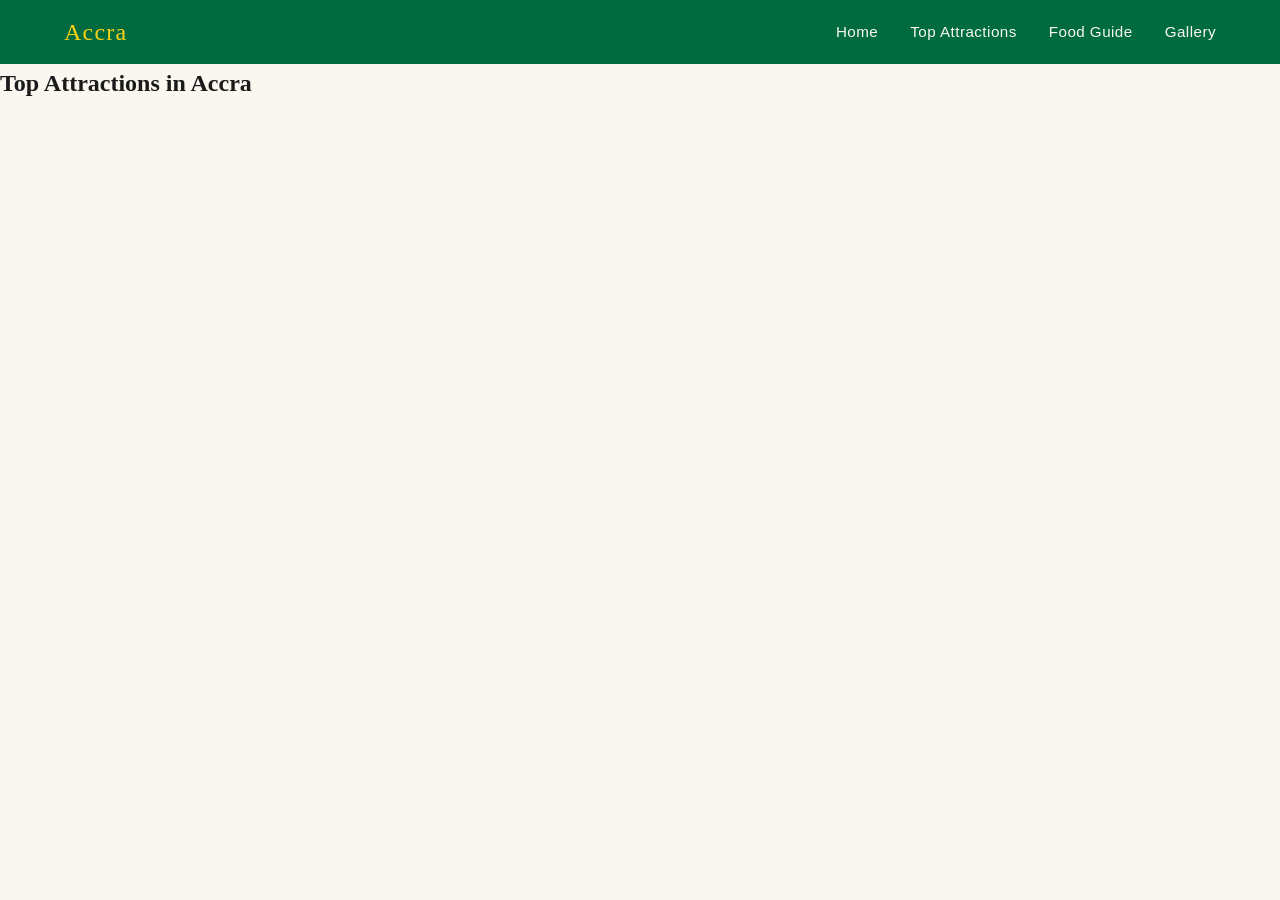
==== attractions.html @ f7f9f2da "Complete Milestone 0: project setup, planning, and spec - Add folder structure: css/, images/, wiref" ====
<!DOCTYPE html>
<html lang="en">
<head>
  <meta charset="UTF-8" />
  <meta name="viewport" content="width=device-width, initial-scale=1.0" />
  <title>Top Attractions — Accra, Ghana</title>
  <link rel="stylesheet" href="css/styles.css" />
</head>
<body>

  <header>
    <nav>
      <a href="index.html" class="nav-logo">Accra</a>
      <ul>
        <li><a href="index.html">Home</a></li>
        <li><a href="attractions.html">Top Attractions</a></li>
        <li><a href="food-guide.html">Food Guide</a></li>
        <li><a href="gallery.html">Gallery</a></li>
      </ul>
    </nav>
  </header>

  <main>
    <!-- Page Header -->
    <section class="page-header">
      <h1>Top Attractions in Accra</h1>
      <p><!-- Intro sentence about the attractions page --></p>
    </section>

    <!-- Attraction Cards -->
    <section class="attractions-grid">

      <article class="attraction-card">
        <!-- Attraction 1: Kwame Nkrumah Memorial Park -->
      </article>

      <article class="attraction-card">
        <!-- Attraction 2: Jamestown -->
      </article>

      <article class="attraction-card">
        <!-- Attraction 3: Labadi Beach -->
      </article>

      <!-- Add more cards as needed -->

    </section>
  </main>

  <footer>
    <!-- Footer content -->
  </footer>

</body>
</html>
---- css/styles.css ----
/* ===========================
   Globetrotter — Accra, Ghana
   Stylesheet
   =========================== */

/* --- Reset & Base --- */
*, *::before, *::after {
  box-sizing: border-box;
  margin: 0;
  padding: 0;
}

/* --- CSS Variables --- */
:root {
  --color-green:      #006B3F;
  --color-gold:       #FCD116;
  --color-red:        #CE1126;
  --color-terracotta: #C2713A;
  --color-ocean:      #1A6B8A;
  --color-offwhite:   #FAF7F0;
  --color-dark:       #1A1A1A;

  --font-heading: 'Playfair Display', serif;
  --font-body:    'Lato', sans-serif;

  --max-width: 1200px;
  --nav-height: 64px;
}

/* --- Typography --- */
body {
  font-family: var(--font-body);
  color: var(--color-dark);
  background-color: var(--color-offwhite);
  line-height: 1.6;
}

h1, h2, h3 {
  font-family: var(--font-heading);
}

/* --- Navigation --- */
header {
  background-color: var(--color-green);
  height: var(--nav-height);
  position: sticky;
  top: 0;
  z-index: 100;
}

nav {
  max-width: var(--max-width);
  margin: 0 auto;
  height: 100%;
  display: flex;
  align-items: center;
  justify-content: space-between;
  padding: 0 1.5rem;
}

.nav-logo {
  font-family: var(--font-heading);
  font-size: 1.5rem;
  color: var(--color-gold);
  text-decoration: none;
  letter-spacing: 0.05em;
}

nav ul {
  display: flex;
  gap: 2rem;
  list-style: none;
}

nav ul a {
  color: var(--color-offwhite);
  text-decoration: none;
  font-size: 0.95rem;
  letter-spacing: 0.03em;
  transition: color 0.2s;
}

nav ul a:hover {
  color: var(--color-gold);
}

/* --- Layout Utility --- */
.container {
  max-width: var(--max-width);
  margin: 0 auto;
  padding: 0 1.5rem;
}

/* --- Sections (to be filled in Milestone 2+) --- */

/* Hero */
.hero {
  /* Styles added in Milestone 2 */
}

/* Intro */
.intro {
  /* Styles added in Milestone 2 */
}

/* Highlights Strip */
.highlights {
  /* Styles added in Milestone 2 */
}

/* Page Header */
.page-header {
  /* Styles added in Milestone 2 */
}

/* Attraction Cards */
.attractions-grid {
  /* Flexbox applied in Milestone 3 */
}

.attraction-card {
  /* Styles added in Milestone 2 */
}

/* Food Entries */
.food-entries {
  /* Flexbox applied in Milestone 3 */
}

.food-entry {
  /* Styles added in Milestone 2 */
}

/* Gallery */
.gallery-grid {
  /* Flexbox applied in Milestone 3 */
}

.gallery-grid figure {
  /* Styles added in Milestone 2 */
}

/* Footer */
footer {
  /* Styles added in Milestone 2 */
}

/* --- Media Queries (Milestone 4) --- */

/* Tablet */
@media (max-width: 1023px) {
  /* Tablet overrides added in Milestone 4 */
}

/* Mobile */
@media (max-width: 767px) {
  nav {
    flex-direction: column;
    height: auto;
    padding: 1rem;
    gap: 0.75rem;
  }

  nav ul {
    flex-direction: column;
    align-items: center;
    gap: 0.75rem;
  }
}
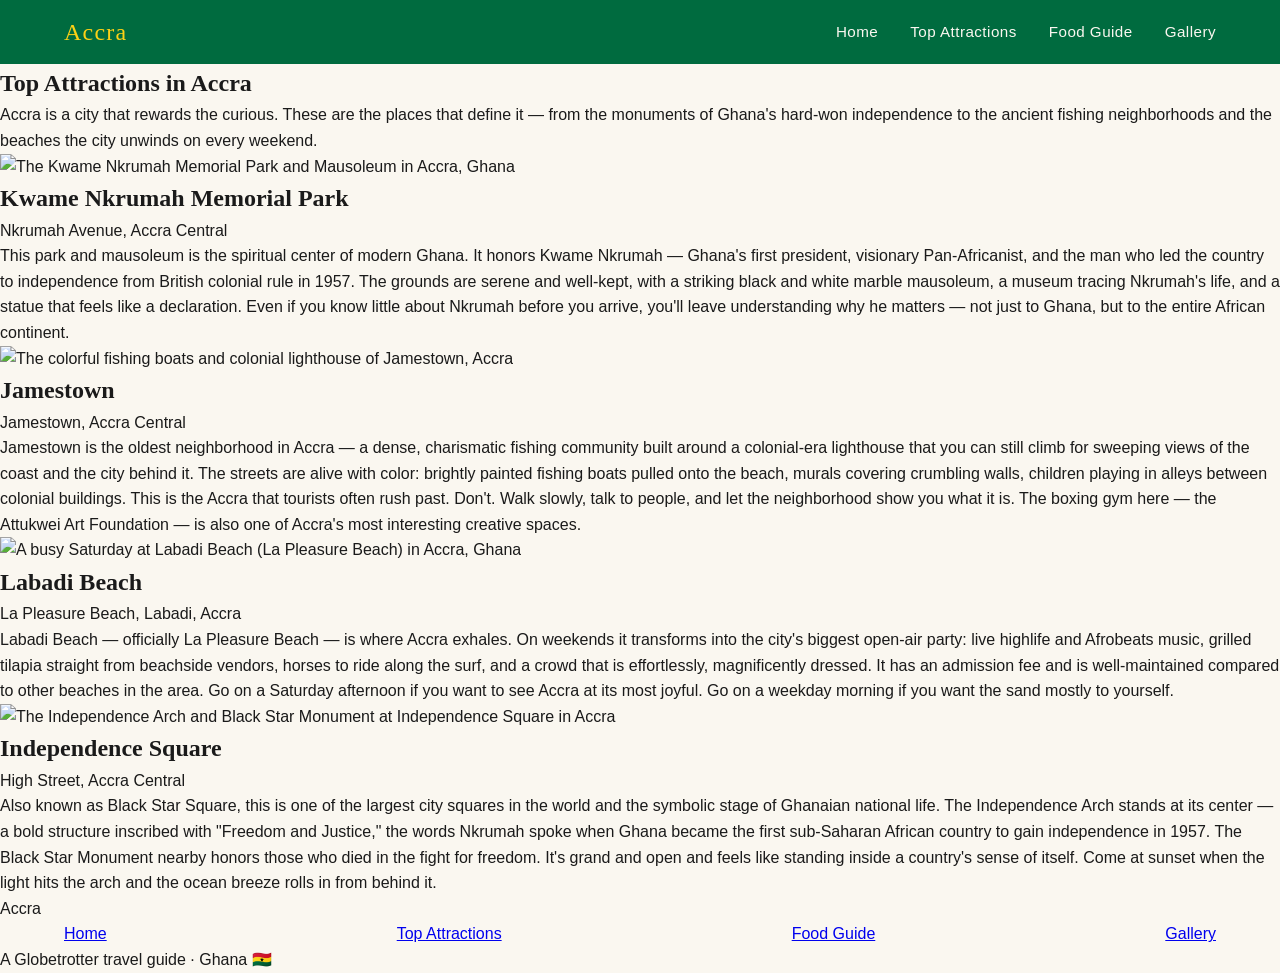
==== commit 07cdf978: "Complete Milestone 1: full HTML structure for all four pages - index.html: hero section, two-column " ====
--- a/attractions.html
+++ b/attractions.html
@@ -13,7 +13,7 @@
       <a href="index.html" class="nav-logo">Accra</a>
       <ul>
         <li><a href="index.html">Home</a></li>
-        <li><a href="attractions.html">Top Attractions</a></li>
+        <li><a href="attractions.html" aria-current="page">Top Attractions</a></li>
         <li><a href="food-guide.html">Food Guide</a></li>
         <li><a href="gallery.html">Gallery</a></li>
       </ul>
@@ -21,34 +21,129 @@
   </header>
 
   <main>
+
     <!-- Page Header -->
     <section class="page-header">
       <h1>Top Attractions in Accra</h1>
-      <p><!-- Intro sentence about the attractions page --></p>
+      <p>
+        Accra is a city that rewards the curious. These are the places that define
+        it — from the monuments of Ghana's hard-won independence to the ancient
+        fishing neighborhoods and the beaches the city unwinds on every weekend.
+      </p>
     </section>
+
+    <div class="kente-divider" aria-hidden="true"></div>
 
     <!-- Attraction Cards -->
     <section class="attractions-grid">
 
       <article class="attraction-card">
-        <!-- Attraction 1: Kwame Nkrumah Memorial Park -->
+        <!-- Replace with a photo of Kwame Nkrumah Memorial Park / Mausoleum -->
+        <img
+          src="https://placehold.co/600x400/006B3F/FCD116?text=Kwame+Nkrumah+Memorial+Park"
+          alt="The Kwame Nkrumah Memorial Park and Mausoleum in Accra, Ghana"
+        />
+        <div class="attraction-card-body">
+          <h2>Kwame Nkrumah Memorial Park</h2>
+          <p class="attraction-location">Nkrumah Avenue, Accra Central</p>
+          <p>
+            This park and mausoleum is the spiritual center of modern Ghana. It
+            honors Kwame Nkrumah — Ghana's first president, visionary
+            Pan-Africanist, and the man who led the country to independence from
+            British colonial rule in 1957. The grounds are serene and well-kept,
+            with a striking black and white marble mausoleum, a museum tracing
+            Nkrumah's life, and a statue that feels like a declaration. Even if
+            you know little about Nkrumah before you arrive, you'll leave
+            understanding why he matters — not just to Ghana, but to the entire
+            African continent.
+          </p>
+        </div>
       </article>
 
       <article class="attraction-card">
-        <!-- Attraction 2: Jamestown -->
+        <!-- Replace with a photo of Jamestown Lighthouse or the waterfront fishing boats -->
+        <img
+          src="https://placehold.co/600x400/1A6B8A/FAF7F0?text=Jamestown"
+          alt="The colorful fishing boats and colonial lighthouse of Jamestown, Accra"
+        />
+        <div class="attraction-card-body">
+          <h2>Jamestown</h2>
+          <p class="attraction-location">Jamestown, Accra Central</p>
+          <p>
+            Jamestown is the oldest neighborhood in Accra — a dense, charismatic
+            fishing community built around a colonial-era lighthouse that you can
+            still climb for sweeping views of the coast and the city behind it.
+            The streets are alive with color: brightly painted fishing boats pulled
+            onto the beach, murals covering crumbling walls, children playing in
+            alleys between colonial buildings. This is the Accra that tourists
+            often rush past. Don't. Walk slowly, talk to people, and let the
+            neighborhood show you what it is. The boxing gym here — the Attukwei
+            Art Foundation — is also one of Accra's most interesting creative
+            spaces.
+          </p>
+        </div>
       </article>
 
       <article class="attraction-card">
-        <!-- Attraction 3: Labadi Beach -->
+        <!-- Replace with a photo of Labadi Beach on a busy weekend -->
+        <img
+          src="https://placehold.co/600x400/CE1126/FAF7F0?text=Labadi+Beach"
+          alt="A busy Saturday at Labadi Beach (La Pleasure Beach) in Accra, Ghana"
+        />
+        <div class="attraction-card-body">
+          <h2>Labadi Beach</h2>
+          <p class="attraction-location">La Pleasure Beach, Labadi, Accra</p>
+          <p>
+            Labadi Beach — officially La Pleasure Beach — is where Accra exhales.
+            On weekends it transforms into the city's biggest open-air party:
+            live highlife and Afrobeats music, grilled tilapia straight from
+            beachside vendors, horses to ride along the surf, and a crowd that
+            is effortlessly, magnificently dressed. It has an admission fee and
+            is well-maintained compared to other beaches in the area. Go on a
+            Saturday afternoon if you want to see Accra at its most joyful. Go
+            on a weekday morning if you want the sand mostly to yourself.
+          </p>
+        </div>
       </article>
 
-      <!-- Add more cards as needed -->
+      <article class="attraction-card">
+        <!-- Replace with a photo of Independence Square / Black Star Gate -->
+        <img
+          src="https://placehold.co/600x400/C2713A/FAF7F0?text=Independence+Square"
+          alt="The Independence Arch and Black Star Monument at Independence Square in Accra"
+        />
+        <div class="attraction-card-body">
+          <h2>Independence Square</h2>
+          <p class="attraction-location">High Street, Accra Central</p>
+          <p>
+            Also known as Black Star Square, this is one of the largest city
+            squares in the world and the symbolic stage of Ghanaian national
+            life. The Independence Arch stands at its center — a bold structure
+            inscribed with "Freedom and Justice," the words Nkrumah spoke when
+            Ghana became the first sub-Saharan African country to gain
+            independence in 1957. The Black Star Monument nearby honors those who
+            died in the fight for freedom. It's grand and open and feels like
+            standing inside a country's sense of itself. Come at sunset when the
+            light hits the arch and the ocean breeze rolls in from behind it.
+          </p>
+        </div>
+      </article>
 
     </section>
+
   </main>
 
   <footer>
-    <!-- Footer content -->
+    <div class="footer-inner">
+      <p class="footer-logo">Accra</p>
+      <nav class="footer-nav" aria-label="Footer navigation">
+        <a href="index.html">Home</a>
+        <a href="attractions.html">Top Attractions</a>
+        <a href="food-guide.html">Food Guide</a>
+        <a href="gallery.html">Gallery</a>
+      </nav>
+      <p class="footer-credit">A Globetrotter travel guide · Ghana 🇬🇭</p>
+    </div>
   </footer>
 
 </body>
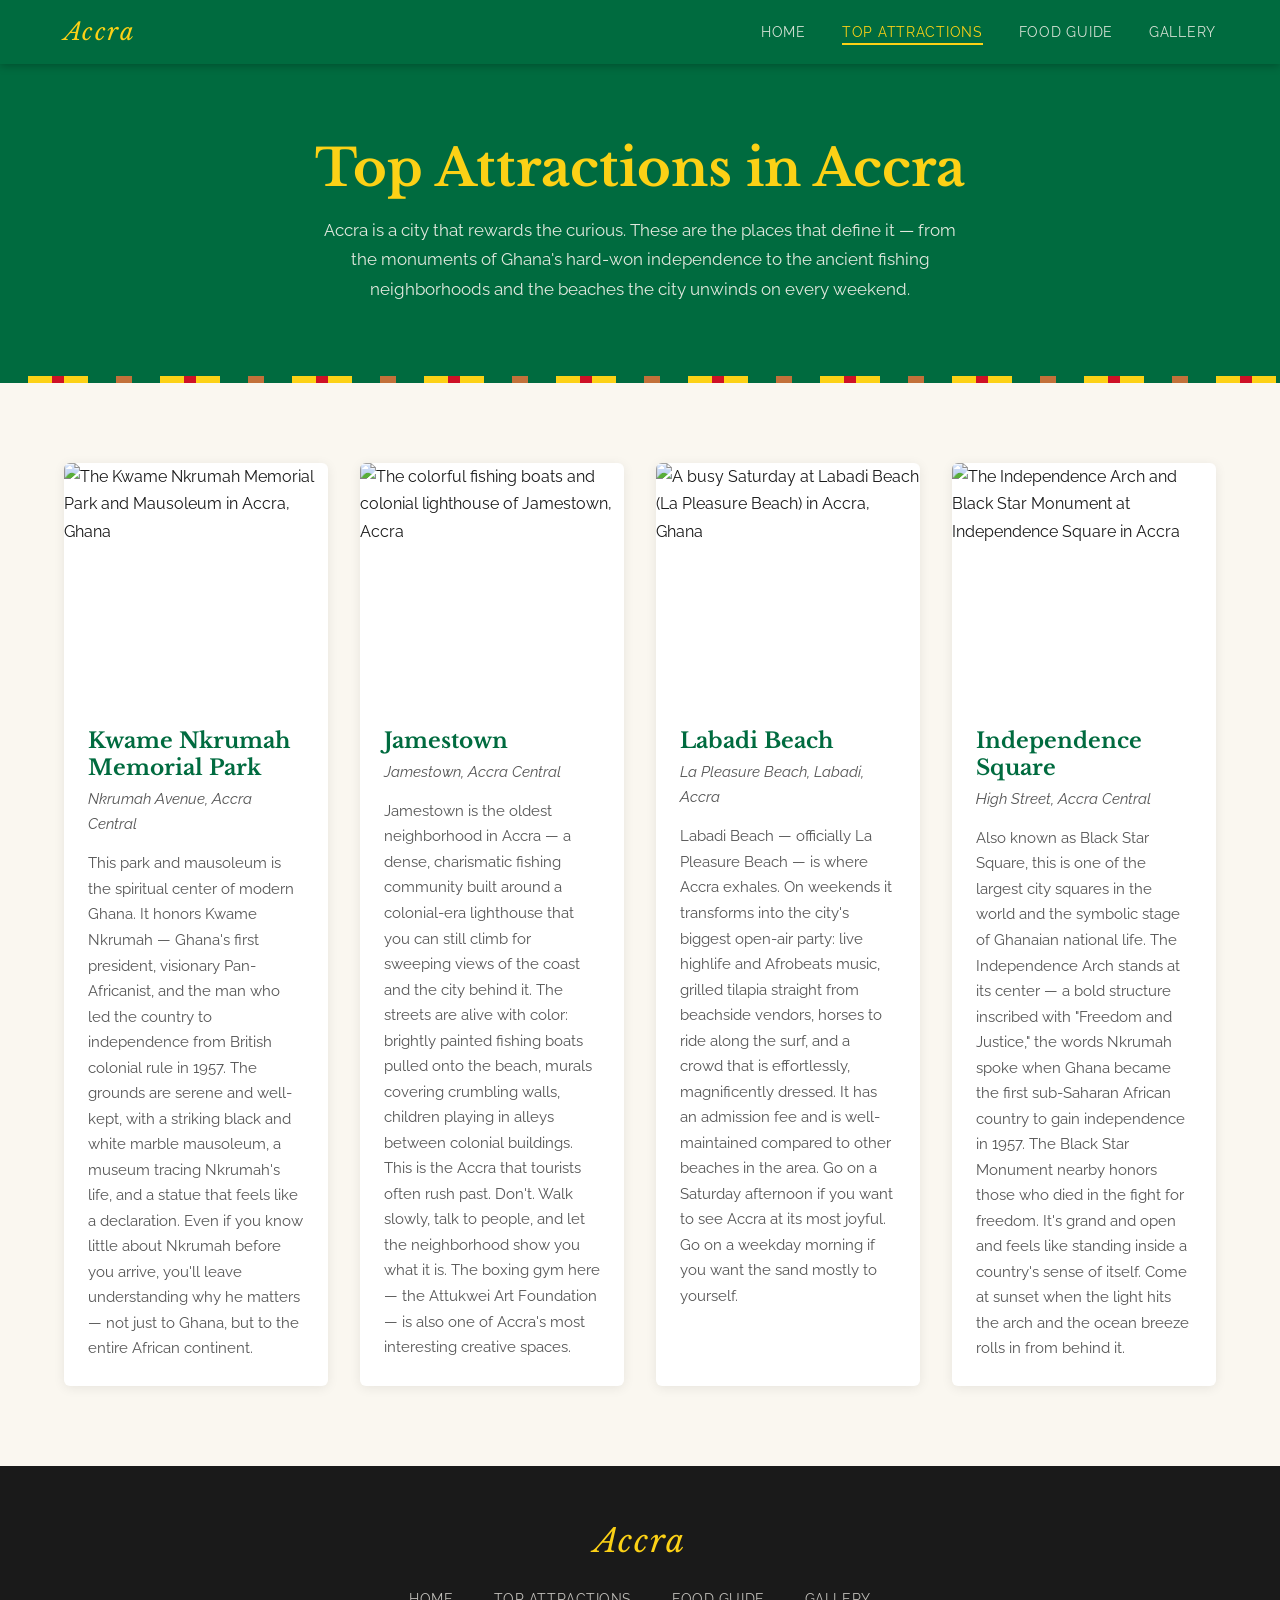
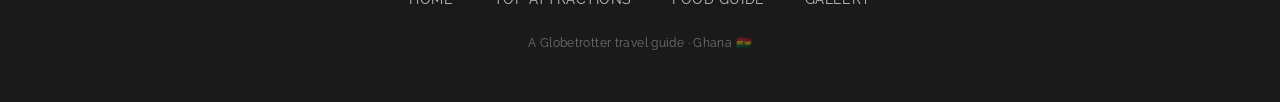
==== commit 996616f9: "Complete Milestones 2 & 3: CSS styling and Flexbox layout - Full CSS styling: Ghana color palette, K" ====
--- a/attractions.html
+++ b/attractions.html
@@ -4,6 +4,9 @@
   <meta charset="UTF-8" />
   <meta name="viewport" content="width=device-width, initial-scale=1.0" />
   <title>Top Attractions — Accra, Ghana</title>
+  <link rel="preconnect" href="https://fonts.googleapis.com" />
+  <link rel="preconnect" href="https://fonts.gstatic.com" crossorigin />
+  <link href="https://fonts.googleapis.com/css2?family=Libre+Baskerville:ital,wght@0,400;0,700;1,400&family=Raleway:wght@400;500;600;700&display=swap" rel="stylesheet" />
   <link rel="stylesheet" href="css/styles.css" />
 </head>
 <body>
--- a/css/styles.css
+++ b/css/styles.css
@@ -1,6 +1,6 @@
 /* ===========================
    Globetrotter — Accra, Ghana
-   Stylesheet
+   Milestones 2 & 3: Styling + Flexbox Layout
    =========================== */
 
 /* --- Reset & Base --- */
@@ -12,40 +12,69 @@
 
 /* --- CSS Variables --- */
 :root {
-  --color-green:      #006B3F;
-  --color-gold:       #FCD116;
-  --color-red:        #CE1126;
-  --color-terracotta: #C2713A;
-  --color-ocean:      #1A6B8A;
-  --color-offwhite:   #FAF7F0;
-  --color-dark:       #1A1A1A;
-
-  --font-heading: 'Playfair Display', serif;
-  --font-body:    'Lato', sans-serif;
-
-  --max-width: 1200px;
-  --nav-height: 64px;
-}
-
-/* --- Typography --- */
+  /* Color Palette — Ghana national colors + supporting accents */
+  --color-green:      #006B3F;  /* Ghana flag green */
+  --color-gold:       #FCD116;  /* Ghana flag gold */
+  --color-red:        #CE1126;  /* Ghana flag red */
+  --color-terracotta: #C2713A;  /* warm earthy accent */
+  --color-ocean:      #1A6B8A;  /* Atlantic coast blue */
+  --color-offwhite:   #FAF7F0;  /* warm page background */
+  --color-dark:       #1A1A1A;  /* near-black for text */
+  --color-card-bg:    #FFFFFF;
+  --color-text-muted: #555555;
+
+  /*
+   * FONT PLACEHOLDER — swap these two values after selecting your Google Font.
+   * Current: system fonts that closely match the feel of the final choice.
+   * To use Google Fonts: add a <link> in each HTML <head> and update these variables.
+   */
+  --font-heading: 'Libre Baskerville', Georgia, serif;
+  --font-body:    'Raleway', 'Segoe UI', sans-serif;
+
+  --max-width:   1200px;
+  --nav-height:  64px;
+  --section-gap: 5rem;
+  --card-radius: 6px;
+  --shadow-sm:   0 2px 12px rgba(0, 0, 0, 0.08);
+  --shadow-md:   0 8px 28px rgba(0, 0, 0, 0.13);
+}
+
+/* ===========================
+   BASE TYPOGRAPHY
+   =========================== */
+
 body {
   font-family: var(--font-body);
   color: var(--color-dark);
   background-color: var(--color-offwhite);
-  line-height: 1.6;
-}
-
-h1, h2, h3 {
+  line-height: 1.7;
+  font-size: 1rem;
+}
+
+h1, h2, h3, h4 {
   font-family: var(--font-heading);
-}
-
-/* --- Navigation --- */
+  line-height: 1.25;
+}
+
+p {
+  max-width: 70ch;
+}
+
+a {
+  color: var(--color-green);
+}
+
+/* ===========================
+   NAVIGATION
+   =========================== */
+
 header {
   background-color: var(--color-green);
   height: var(--nav-height);
   position: sticky;
   top: 0;
   z-index: 100;
+  box-shadow: 0 2px 8px rgba(0, 0, 0, 0.25);
 }
 
 nav {
@@ -63,101 +92,531 @@
   font-size: 1.5rem;
   color: var(--color-gold);
   text-decoration: none;
+  letter-spacing: 0.06em;
+  font-style: italic;
+}
+
+nav ul {
+  display: flex;
+  gap: 2.25rem;
+  list-style: none;
+}
+
+nav ul a {
+  color: rgba(250, 247, 240, 0.85);
+  text-decoration: none;
+  font-size: 0.9rem;
   letter-spacing: 0.05em;
-}
-
-nav ul {
-  display: flex;
+  text-transform: uppercase;
+  padding-bottom: 3px;
+  border-bottom: 2px solid transparent;
+  transition: color 0.2s, border-color 0.2s;
+}
+
+nav ul a:hover {
+  color: var(--color-gold);
+  border-bottom-color: var(--color-gold);
+}
+
+/* Active page indicator */
+nav ul a[aria-current="page"] {
+  color: var(--color-gold);
+  border-bottom-color: var(--color-gold);
+}
+
+/* ===========================
+   KENTE DIVIDER
+   (Kente-inspired stripe accent between sections)
+   =========================== */
+
+.kente-divider {
+  height: 7px;
+  background: repeating-linear-gradient(
+    90deg,
+    var(--color-green)      0px,
+    var(--color-green)      28px,
+    var(--color-gold)       28px,
+    var(--color-gold)       52px,
+    var(--color-red)        52px,
+    var(--color-red)        64px,
+    var(--color-gold)       64px,
+    var(--color-gold)       88px,
+    var(--color-green)      88px,
+    var(--color-green)      116px,
+    var(--color-terracotta) 116px,
+    var(--color-terracotta) 132px
+  );
+}
+
+/* ===========================
+   SHARED BUTTON
+   =========================== */
+
+.btn {
+  display: inline-block;
+  background-color: var(--color-green);
+  color: var(--color-gold);
+  padding: 0.65rem 1.5rem;
+  border-radius: 3px;
+  text-decoration: none;
+  font-size: 0.88rem;
+  font-weight: 700;
+  letter-spacing: 0.06em;
+  text-transform: uppercase;
+  transition: background-color 0.2s, transform 0.15s;
+}
+
+.btn:hover {
+  background-color: #004d2c;
+  transform: translateY(-1px);
+  color: var(--color-gold);
+}
+
+/* ===========================
+   HOME PAGE — HERO
+   =========================== */
+
+.hero {
+  position: relative;
+  height: 580px;
+  overflow: hidden;
+}
+
+.hero-img {
+  width: 100%;
+  height: 100%;
+  object-fit: cover;
+  object-position: center;
+  display: block;
+}
+
+.hero-overlay {
+  position: absolute;
+  inset: 0;
+  display: flex;
+  flex-direction: column;
+  align-items: center;
+  justify-content: center;
+  text-align: center;
+  padding: 2rem;
+  background: linear-gradient(
+    to bottom,
+    rgba(0, 0, 0, 0.25) 0%,
+    rgba(0, 0, 0, 0.60) 100%
+  );
+}
+
+.hero-overlay h1 {
+  font-size: clamp(2.6rem, 6vw, 5rem);
+  color: var(--color-gold);
+  margin-bottom: 1rem;
+  text-shadow: 0 2px 12px rgba(0, 0, 0, 0.5);
+}
+
+.hero-overlay p {
+  font-size: clamp(1rem, 2.2vw, 1.35rem);
+  color: var(--color-offwhite);
+  max-width: 600px;
+  letter-spacing: 0.04em;
+  text-shadow: 0 1px 6px rgba(0, 0, 0, 0.5);
+}
+
+/* ===========================
+   HOME PAGE — INTRO
+   =========================== */
+
+.intro {
+  max-width: var(--max-width);
+  margin: var(--section-gap) auto;
+  padding: 0 1.5rem;
+  display: flex;
+  gap: 3.5rem;
+  align-items: center;
+}
+
+.intro-text {
+  flex: 1;
+}
+
+.intro-text h2 {
+  font-size: clamp(1.8rem, 3vw, 2.4rem);
+  color: var(--color-green);
+  margin-bottom: 1.2rem;
+}
+
+.intro-text p {
+  font-size: 1.05rem;
+  color: #3a3a3a;
+  margin-bottom: 1rem;
+}
+
+.intro-image {
+  flex: 0 0 360px;
+}
+
+.intro-image img {
+  width: 100%;
+  display: block;
+  border-radius: var(--card-radius);
+  box-shadow: var(--shadow-md);
+}
+
+/* ===========================
+   HOME PAGE — HIGHLIGHTS STRIP
+   =========================== */
+
+.highlights {
+  max-width: var(--max-width);
+  margin: var(--section-gap) auto;
+  padding: 0 1.5rem;
+}
+
+.section-title {
+  font-size: clamp(1.6rem, 3vw, 2.2rem);
+  color: var(--color-dark);
+  text-align: center;
+  margin-bottom: 2.5rem;
+}
+
+.highlights-grid {
+  display: flex;
+  flex-wrap: wrap;      /* wraps at intermediate widths before media queries fire */
   gap: 2rem;
-  list-style: none;
-}
-
-nav ul a {
+}
+
+.highlight-card {
+  flex: 1 1 260px;      /* shrink/grow but never narrower than 260px */
+  display: flex;
+  flex-direction: column; /* makes card body fill remaining height */
+  background: var(--color-card-bg);
+  border-radius: var(--card-radius);
+  overflow: hidden;
+  box-shadow: var(--shadow-sm);
+  transition: transform 0.22s ease, box-shadow 0.22s ease;
+}
+
+.highlight-card:hover {
+  transform: translateY(-5px);
+  box-shadow: var(--shadow-md);
+}
+
+.highlight-card img {
+  width: 100%;
+  height: 220px;
+  object-fit: cover;
+  display: block;
+  flex-shrink: 0; /* image never gets squished by flex */
+}
+
+.highlight-card-body {
+  padding: 1.5rem;
+  flex: 1;            /* stretches to fill remaining card height */
+  display: flex;
+  flex-direction: column;
+}
+
+.highlight-card-body h3 {
+  font-size: 1.3rem;
+  color: var(--color-green);
+  margin-bottom: 0.6rem;
+}
+
+.highlight-card-body p {
+  font-size: 0.95rem;
+  color: var(--color-text-muted);
+  margin-bottom: 1.4rem;
+  max-width: none;
+  flex: 1; /* pushes button to bottom */
+}
+
+/* ===========================
+   SUBPAGE — PAGE HEADER BANNER
+   =========================== */
+
+.page-header {
+  background-color: var(--color-green);
   color: var(--color-offwhite);
-  text-decoration: none;
+  text-align: center;
+  padding: 4.5rem 1.5rem;
+}
+
+.page-header h1 {
+  font-size: clamp(2rem, 5vw, 3.2rem);
+  color: var(--color-gold);
+  margin-bottom: 1rem;
+}
+
+.page-header p {
+  max-width: 660px;
+  margin: 0 auto;
+  font-size: 1.05rem;
+  line-height: 1.75;
+  opacity: 0.9;
+}
+
+/* ===========================
+   TOP ATTRACTIONS
+   =========================== */
+
+.attractions-grid {
+  max-width: var(--max-width);
+  margin: var(--section-gap) auto;
+  padding: 0 1.5rem;
+  display: flex;
+  flex-wrap: wrap;
+  gap: 2rem;
+}
+
+.attraction-card {
+  flex: 1 1 260px;
+  display: flex;
+  flex-direction: column; /* allows body to stretch to equal height */
+  background: var(--color-card-bg);
+  border-radius: var(--card-radius);
+  overflow: hidden;
+  box-shadow: var(--shadow-sm);
+  transition: transform 0.22s ease, box-shadow 0.22s ease;
+}
+
+.attraction-card:hover {
+  transform: translateY(-4px);
+  box-shadow: var(--shadow-md);
+}
+
+.attraction-card img {
+  width: 100%;
+  height: 240px;
+  object-fit: cover;
+  display: block;
+  flex-shrink: 0;
+}
+
+.attraction-card-body {
+  padding: 1.5rem;
+  flex: 1; /* all cards grow to match the tallest card in the row */
+}
+
+.attraction-card-body h2 {
+  font-size: 1.35rem;
+  color: var(--color-green);
+  margin-bottom: 0.35rem;
+}
+
+.attraction-location {
+  font-size: 0.85rem;
+  color: var(--color-terracotta);
+  font-style: italic;
+  margin-bottom: 0.85rem;
+}
+
+.attraction-card-body p {
   font-size: 0.95rem;
-  letter-spacing: 0.03em;
-  transition: color 0.2s;
-}
-
-nav ul a:hover {
-  color: var(--color-gold);
-}
-
-/* --- Layout Utility --- */
-.container {
+  color: var(--color-text-muted);
+  line-height: 1.68;
+  max-width: none;
+}
+
+/* ===========================
+   FOOD GUIDE
+   =========================== */
+
+.food-entries {
+  max-width: var(--max-width);
+  margin: var(--section-gap) auto;
+  padding: 0 1.5rem;
+  display: flex;
+  flex-direction: column;
+  gap: 2.5rem;
+}
+
+.food-entry {
+  display: flex;
+  background: var(--color-card-bg);
+  border-radius: var(--card-radius);
+  overflow: hidden;
+  box-shadow: var(--shadow-sm);
+  transition: box-shadow 0.22s ease;
+}
+
+.food-entry:hover {
+  box-shadow: var(--shadow-md);
+}
+
+.food-entry-img {
+  flex: 0 0 300px;
+  width: 300px;
+  align-self: stretch;   /* image fills full card height instead of a fixed pixel value */
+  object-fit: cover;
+  display: block;
+}
+
+.food-entry-body {
+  flex: 1;
+  padding: 2rem;
+  display: flex;
+  flex-direction: column;
+}
+
+.food-entry-header {
+  display: flex;
+  align-items: center;
+  flex-wrap: wrap;
+  gap: 1rem;
+  margin-bottom: 0.5rem;
+}
+
+.food-entry-header h2 {
+  font-size: 1.5rem;
+  color: var(--color-green);
+}
+
+.traveler-badge {
+  background-color: var(--color-gold);
+  color: var(--color-dark);
+  font-size: 0.75rem;
+  font-weight: 700;
+  padding: 0.25rem 0.8rem;
+  border-radius: 20px;
+  letter-spacing: 0.05em;
+  text-transform: uppercase;
+  white-space: nowrap;
+}
+
+.food-entry-body address {
+  font-style: italic;
+  color: var(--color-terracotta);
+  font-size: 0.9rem;
+  margin-bottom: 1rem;
+  font-family: var(--font-body);
+}
+
+.food-entry-body p {
+  font-size: 0.96rem;
+  color: var(--color-text-muted);
+  line-height: 1.7;
+  margin-bottom: 1.5rem;
+  max-width: none;
+  flex: 1; /* pushes the "Visit" button to the bottom of the entry */
+}
+
+/* ===========================
+   PHOTO GALLERY
+   =========================== */
+
+.gallery-grid {
+  max-width: var(--max-width);
+  margin: var(--section-gap) auto;
+  padding: 0 1.5rem;
+  display: flex;
+  flex-wrap: wrap;
+  gap: 1.5rem;
+}
+
+.gallery-grid figure {
+  flex: 1 1 300px;
+  display: flex;
+  flex-direction: column; /* caption always sits flush below the image */
+  background: var(--color-card-bg);
+  border-radius: var(--card-radius);
+  overflow: hidden;
+  box-shadow: var(--shadow-sm);
+  transition: transform 0.22s ease, box-shadow 0.22s ease;
+}
+
+.gallery-grid figure:hover {
+  transform: translateY(-4px);
+  box-shadow: var(--shadow-md);
+}
+
+.gallery-grid figure img {
+  width: 100%;
+  height: 260px;
+  object-fit: cover;
+  display: block;
+  flex-shrink: 0;
+}
+
+.gallery-grid figcaption {
+  padding: 0.9rem 1rem 1rem;
+  font-size: 0.875rem;
+  color: var(--color-text-muted);
+  line-height: 1.55;
+  border-top: 4px solid var(--color-gold);
+}
+
+/* ===========================
+   FOOTER
+   =========================== */
+
+footer {
+  background-color: var(--color-dark);
+  color: var(--color-offwhite);
+  padding: 3rem 1.5rem;
+  margin-top: var(--section-gap);
+}
+
+.footer-inner {
   max-width: var(--max-width);
   margin: 0 auto;
-  padding: 0 1.5rem;
-}
-
-/* --- Sections (to be filled in Milestone 2+) --- */
-
-/* Hero */
-.hero {
-  /* Styles added in Milestone 2 */
-}
-
-/* Intro */
-.intro {
-  /* Styles added in Milestone 2 */
-}
-
-/* Highlights Strip */
-.highlights {
-  /* Styles added in Milestone 2 */
-}
-
-/* Page Header */
-.page-header {
-  /* Styles added in Milestone 2 */
-}
-
-/* Attraction Cards */
-.attractions-grid {
-  /* Flexbox applied in Milestone 3 */
-}
-
-.attraction-card {
-  /* Styles added in Milestone 2 */
-}
-
-/* Food Entries */
-.food-entries {
-  /* Flexbox applied in Milestone 3 */
-}
-
-.food-entry {
-  /* Styles added in Milestone 2 */
-}
-
-/* Gallery */
-.gallery-grid {
-  /* Flexbox applied in Milestone 3 */
-}
-
-.gallery-grid figure {
-  /* Styles added in Milestone 2 */
-}
-
-/* Footer */
-footer {
-  /* Styles added in Milestone 2 */
-}
-
-/* --- Media Queries (Milestone 4) --- */
-
-/* Tablet */
+  display: flex;
+  flex-direction: column;
+  align-items: center;
+  gap: 1.25rem;
+  text-align: center;
+}
+
+.footer-logo {
+  font-family: var(--font-heading);
+  font-size: 2rem;
+  color: var(--color-gold);
+  letter-spacing: 0.06em;
+  font-style: italic;
+}
+
+.footer-nav {
+  display: flex;
+  gap: 2.5rem;
+  flex-wrap: wrap;
+  justify-content: center;
+}
+
+.footer-nav a {
+  color: rgba(250, 247, 240, 0.75);
+  text-decoration: none;
+  font-size: 0.88rem;
+  letter-spacing: 0.04em;
+  text-transform: uppercase;
+  transition: color 0.2s;
+}
+
+.footer-nav a:hover {
+  color: var(--color-gold);
+}
+
+.footer-credit {
+  font-size: 0.78rem;
+  color: rgba(250, 247, 240, 0.4);
+  letter-spacing: 0.03em;
+}
+
+/* ===========================
+   MEDIA QUERIES (Milestone 4)
+   =========================== */
+
+/* Tablet — 768px to 1023px */
 @media (max-width: 1023px) {
   /* Tablet overrides added in Milestone 4 */
 }
 
-/* Mobile */
+/* Mobile — up to 767px */
 @media (max-width: 767px) {
+  header {
+    height: auto;
+  }
+
   nav {
     flex-direction: column;
-    height: auto;
-    padding: 1rem;
+    padding: 1rem 1.5rem;
     gap: 0.75rem;
   }
 
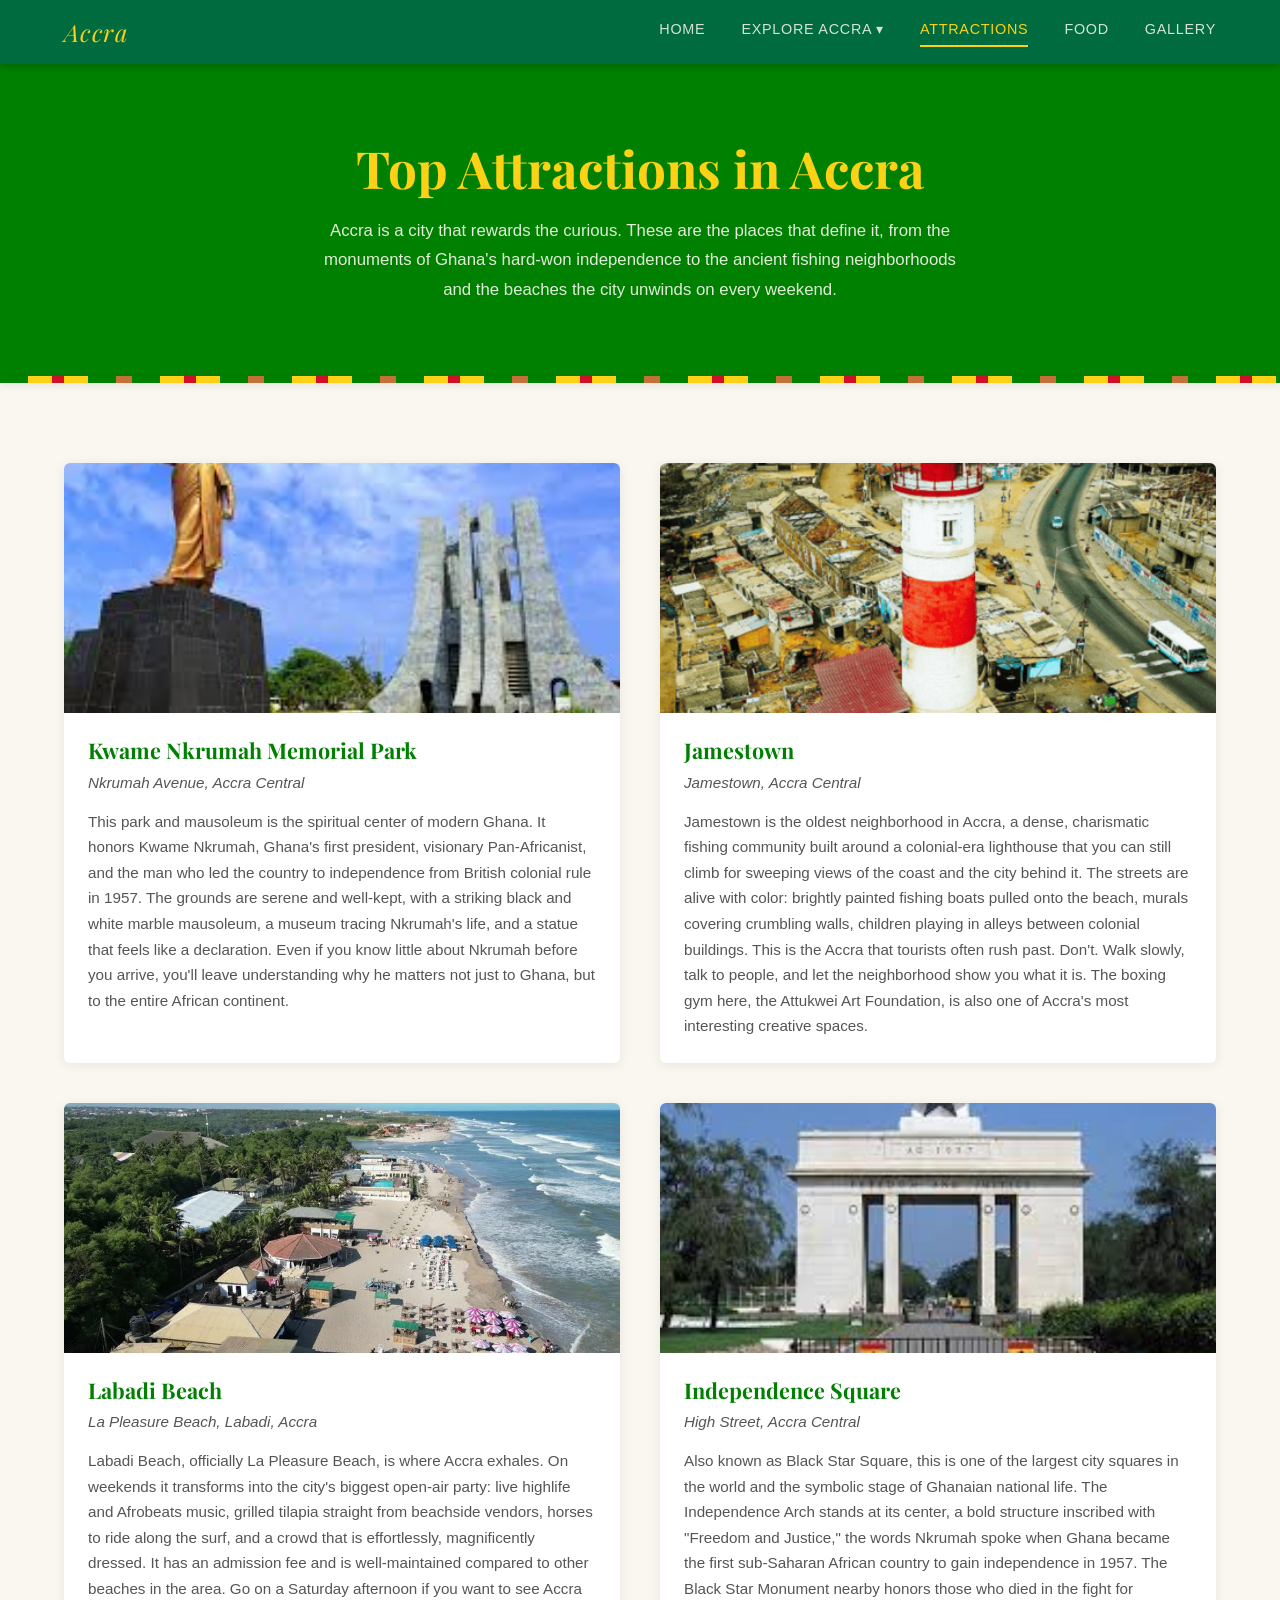
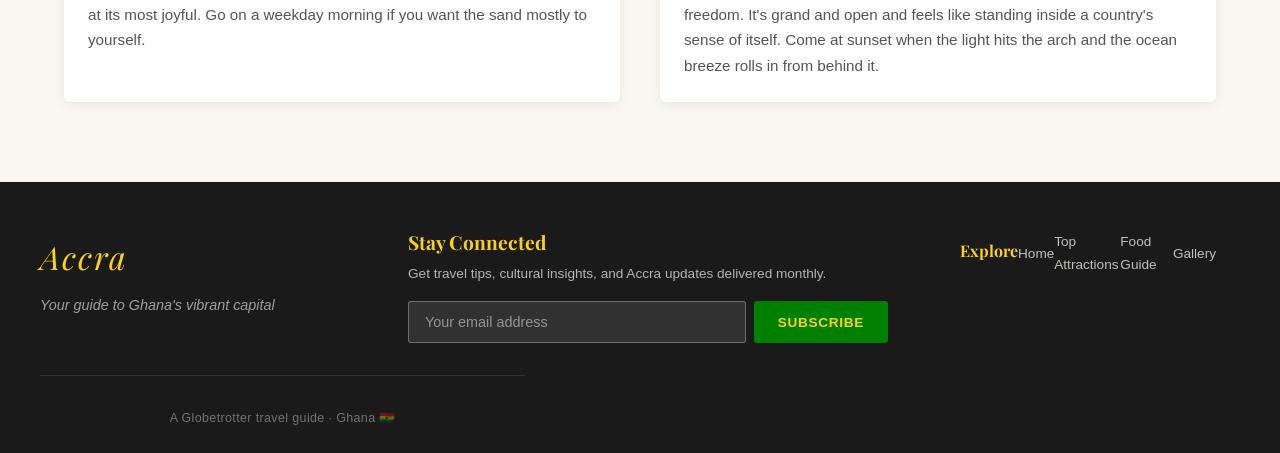
==== commit 686ae228: "Add stretch features and major improvements Features added: - Interactive dropdown navigation with n" ====
--- a/attractions.html
+++ b/attractions.html
@@ -3,10 +3,10 @@
 <head>
   <meta charset="UTF-8" />
   <meta name="viewport" content="width=device-width, initial-scale=1.0" />
-  <title>Top Attractions — Accra, Ghana</title>
+  <title>Top Attractions - Accra, Ghana</title>
   <link rel="preconnect" href="https://fonts.googleapis.com" />
   <link rel="preconnect" href="https://fonts.gstatic.com" crossorigin />
-  <link href="https://fonts.googleapis.com/css2?family=Libre+Baskerville:ital,wght@0,400;0,700;1,400&family=Raleway:wght@400;500;600;700&display=swap" rel="stylesheet" />
+  <link href="https://fonts.googleapis.com/css2?family=Playfair+Display:wght@400;700&display=swap" rel="stylesheet" />
   <link rel="stylesheet" href="css/styles.css" />
 </head>
 <body>
@@ -14,10 +14,26 @@
   <header>
     <nav>
       <a href="index.html" class="nav-logo">Accra</a>
-      <ul>
+      <ul class="nav-menu">
         <li><a href="index.html">Home</a></li>
-        <li><a href="attractions.html" aria-current="page">Top Attractions</a></li>
-        <li><a href="food-guide.html">Food Guide</a></li>
+        <li class="dropdown">
+          <a href="#" class="dropdown-toggle">Explore Accra ▾</a>
+          <ul class="dropdown-menu">
+            <li class="dropdown-nested">
+              <a href="attractions.html" class="dropdown-toggle" aria-current="page">Top Attractions ▸</a>
+              <ul class="dropdown-menu-nested">
+                <li><a href="attractions.html#kwame">Kwame Nkrumah Park</a></li>
+                <li><a href="attractions.html#jamestown">Jamestown</a></li>
+                <li><a href="attractions.html#labadi">Labadi Beach</a></li>
+                <li><a href="attractions.html#independence">Independence Square</a></li>
+              </ul>
+            </li>
+            <li><a href="food-guide.html">Food Guide</a></li>
+            <li><a href="gallery.html">Gallery</a></li>
+          </ul>
+        </li>
+        <li><a href="attractions.html" aria-current="page">Attractions</a></li>
+        <li><a href="food-guide.html">Food</a></li>
         <li><a href="gallery.html">Gallery</a></li>
       </ul>
     </nav>
@@ -25,25 +41,22 @@
 
   <main>
 
-    <!-- Page Header -->
     <section class="page-header">
       <h1>Top Attractions in Accra</h1>
       <p>
         Accra is a city that rewards the curious. These are the places that define
-        it — from the monuments of Ghana's hard-won independence to the ancient
+        it, from the monuments of Ghana's hard-won independence to the ancient
         fishing neighborhoods and the beaches the city unwinds on every weekend.
       </p>
     </section>
 
     <div class="kente-divider" aria-hidden="true"></div>
 
-    <!-- Attraction Cards -->
     <section class="attractions-grid">
 
       <article class="attraction-card">
-        <!-- Replace with a photo of Kwame Nkrumah Memorial Park / Mausoleum -->
         <img
-          src="https://placehold.co/600x400/006B3F/FCD116?text=Kwame+Nkrumah+Memorial+Park"
+          src="images/kwame.jpeg";
           alt="The Kwame Nkrumah Memorial Park and Mausoleum in Accra, Ghana"
         />
         <div class="attraction-card-body">
@@ -51,53 +64,50 @@
           <p class="attraction-location">Nkrumah Avenue, Accra Central</p>
           <p>
             This park and mausoleum is the spiritual center of modern Ghana. It
-            honors Kwame Nkrumah — Ghana's first president, visionary
+            honors Kwame Nkrumah, Ghana's first president, visionary
             Pan-Africanist, and the man who led the country to independence from
             British colonial rule in 1957. The grounds are serene and well-kept,
             with a striking black and white marble mausoleum, a museum tracing
             Nkrumah's life, and a statue that feels like a declaration. Even if
             you know little about Nkrumah before you arrive, you'll leave
-            understanding why he matters — not just to Ghana, but to the entire
+            understanding why he matters not just to Ghana, but to the entire
             African continent.
           </p>
         </div>
       </article>
 
       <article class="attraction-card">
-        <!-- Replace with a photo of Jamestown Lighthouse or the waterfront fishing boats -->
-        <img
-          src="https://placehold.co/600x400/1A6B8A/FAF7F0?text=Jamestown"
-          alt="The colorful fishing boats and colonial lighthouse of Jamestown, Accra"
+        <img src= "images/jamestown.jpg"
+        alt="The colorful fishing boats and colonial lighthouse of Jamestown, Accra"
         />
         <div class="attraction-card-body">
           <h2>Jamestown</h2>
           <p class="attraction-location">Jamestown, Accra Central</p>
           <p>
-            Jamestown is the oldest neighborhood in Accra — a dense, charismatic
+            Jamestown is the oldest neighborhood in Accra, a dense, charismatic
             fishing community built around a colonial-era lighthouse that you can
             still climb for sweeping views of the coast and the city behind it.
             The streets are alive with color: brightly painted fishing boats pulled
             onto the beach, murals covering crumbling walls, children playing in
             alleys between colonial buildings. This is the Accra that tourists
             often rush past. Don't. Walk slowly, talk to people, and let the
-            neighborhood show you what it is. The boxing gym here — the Attukwei
-            Art Foundation — is also one of Accra's most interesting creative
+            neighborhood show you what it is. The boxing gym here, the Attukwei
+            Art Foundation, is also one of Accra's most interesting creative
             spaces.
           </p>
         </div>
       </article>
 
       <article class="attraction-card">
-        <!-- Replace with a photo of Labadi Beach on a busy weekend -->
         <img
-          src="https://placehold.co/600x400/CE1126/FAF7F0?text=Labadi+Beach"
+          src="images/labadi.webp"
           alt="A busy Saturday at Labadi Beach (La Pleasure Beach) in Accra, Ghana"
         />
         <div class="attraction-card-body">
           <h2>Labadi Beach</h2>
           <p class="attraction-location">La Pleasure Beach, Labadi, Accra</p>
           <p>
-            Labadi Beach — officially La Pleasure Beach — is where Accra exhales.
+            Labadi Beach, officially La Pleasure Beach, is where Accra exhales.
             On weekends it transforms into the city's biggest open-air party:
             live highlife and Afrobeats music, grilled tilapia straight from
             beachside vendors, horses to ride along the surf, and a crowd that
@@ -110,9 +120,8 @@
       </article>
 
       <article class="attraction-card">
-        <!-- Replace with a photo of Independence Square / Black Star Gate -->
         <img
-          src="https://placehold.co/600x400/C2713A/FAF7F0?text=Independence+Square"
+          src="images/independence.jpeg"
           alt="The Independence Arch and Black Star Monument at Independence Square in Accra"
         />
         <div class="attraction-card-body">
@@ -121,7 +130,7 @@
           <p>
             Also known as Black Star Square, this is one of the largest city
             squares in the world and the symbolic stage of Ghanaian national
-            life. The Independence Arch stands at its center — a bold structure
+            life. The Independence Arch stands at its center, a bold structure
             inscribed with "Freedom and Justice," the words Nkrumah spoke when
             Ghana became the first sub-Saharan African country to gain
             independence in 1957. The Black Star Monument nearby honors those who
@@ -138,13 +147,30 @@
 
   <footer>
     <div class="footer-inner">
-      <p class="footer-logo">Accra</p>
-      <nav class="footer-nav" aria-label="Footer navigation">
-        <a href="index.html">Home</a>
-        <a href="attractions.html">Top Attractions</a>
-        <a href="food-guide.html">Food Guide</a>
-        <a href="gallery.html">Gallery</a>
-      </nav>
+      <div class="footer-content">
+        <div class="footer-brand">
+          <p class="footer-logo">Accra</p>
+          <p class="footer-tagline">Your guide to Ghana's vibrant capital</p>
+        </div>
+
+        <div class="footer-newsletter">
+          <h3>Stay Connected</h3>
+          <p>Get travel tips, cultural insights, and Accra updates delivered monthly.</p>
+          <form class="newsletter-form" onsubmit="event.preventDefault(); alert('Thanks for subscribing!');">
+            <input type="email" placeholder="Your email address" required aria-label="Email address" />
+            <button type="submit" class="btn-newsletter">Subscribe</button>
+          </form>
+        </div>
+
+        <nav class="footer-nav" aria-label="Footer navigation">
+          <h4>Explore</h4>
+          <a href="index.html">Home</a>
+          <a href="attractions.html">Top Attractions</a>
+          <a href="food-guide.html">Food Guide</a>
+          <a href="gallery.html">Gallery</a>
+        </nav>
+      </div>
+
       <p class="footer-credit">A Globetrotter travel guide · Ghana 🇬🇭</p>
     </div>
   </footer>
--- a/css/styles.css
+++ b/css/styles.css
@@ -1,58 +1,19 @@
-/* ===========================
-   Globetrotter — Accra, Ghana
-   Milestones 2 & 3: Styling + Flexbox Layout
-   =========================== */
-
-/* --- Reset & Base --- */
 *, *::before, *::after {
   box-sizing: border-box;
   margin: 0;
   padding: 0;
 }
 
-/* --- CSS Variables --- */
-:root {
-  /* Color Palette — Ghana national colors + supporting accents */
-  --color-green:      #006B3F;  /* Ghana flag green */
-  --color-gold:       #FCD116;  /* Ghana flag gold */
-  --color-red:        #CE1126;  /* Ghana flag red */
-  --color-terracotta: #C2713A;  /* warm earthy accent */
-  --color-ocean:      #1A6B8A;  /* Atlantic coast blue */
-  --color-offwhite:   #FAF7F0;  /* warm page background */
-  --color-dark:       #1A1A1A;  /* near-black for text */
-  --color-card-bg:    #FFFFFF;
-  --color-text-muted: #555555;
-
-  /*
-   * FONT PLACEHOLDER — swap these two values after selecting your Google Font.
-   * Current: system fonts that closely match the feel of the final choice.
-   * To use Google Fonts: add a <link> in each HTML <head> and update these variables.
-   */
-  --font-heading: 'Libre Baskerville', Georgia, serif;
-  --font-body:    'Raleway', 'Segoe UI', sans-serif;
-
-  --max-width:   1200px;
-  --nav-height:  64px;
-  --section-gap: 5rem;
-  --card-radius: 6px;
-  --shadow-sm:   0 2px 12px rgba(0, 0, 0, 0.08);
-  --shadow-md:   0 8px 28px rgba(0, 0, 0, 0.13);
-}
-
-/* ===========================
-   BASE TYPOGRAPHY
-   =========================== */
-
 body {
-  font-family: var(--font-body);
-  color: var(--color-dark);
-  background-color: var(--color-offwhite);
+  font-family: 'Raleway', 'Segoe UI', sans-serif;
+  color: #1A1A1A;
+  background-color: #FAF7F0;
   line-height: 1.7;
   font-size: 1rem;
 }
 
 h1, h2, h3, h4 {
-  font-family: var(--font-heading);
+  font-family: 'Playfair Display', 'Libre Baskerville', Georgia, serif;
   line-height: 1.25;
 }
 
@@ -61,16 +22,12 @@
 }
 
 a {
-  color: var(--color-green);
-}
-
-/* ===========================
-   NAVIGATION
-   =========================== */
+  color: #008000;
+}
 
 header {
-  background-color: var(--color-green);
-  height: var(--nav-height);
+  background-color: #006B3F;
+  height: 64px;
   position: sticky;
   top: 0;
   z-index: 100;
@@ -78,7 +35,7 @@
 }
 
 nav {
-  max-width: var(--max-width);
+  max-width: 1200px;
   margin: 0 auto;
   height: 100%;
   display: flex;
@@ -88,21 +45,25 @@
 }
 
 .nav-logo {
-  font-family: var(--font-heading);
+  font-family: 'Playfair Display', 'Libre Baskerville', Georgia, serif;
   font-size: 1.5rem;
-  color: var(--color-gold);
+  color: #FCD116;
   text-decoration: none;
   letter-spacing: 0.06em;
   font-style: italic;
 }
 
-nav ul {
+.nav-menu {
   display: flex;
   gap: 2.25rem;
   list-style: none;
 }
 
-nav ul a {
+.nav-menu > li {
+  position: relative;
+}
+
+.nav-menu a {
   color: rgba(250, 247, 240, 0.85);
   text-decoration: none;
   font-size: 0.9rem;
@@ -111,51 +72,107 @@
   padding-bottom: 3px;
   border-bottom: 2px solid transparent;
   transition: color 0.2s, border-color 0.2s;
-}
-
-nav ul a:hover {
-  color: var(--color-gold);
-  border-bottom-color: var(--color-gold);
-}
-
-/* Active page indicator */
-nav ul a[aria-current="page"] {
-  color: var(--color-gold);
-  border-bottom-color: var(--color-gold);
-}
-
-/* ===========================
-   KENTE DIVIDER
-   (Kente-inspired stripe accent between sections)
-   =========================== */
+  display: block;
+}
+
+.nav-menu a:hover {
+  color: #FCD116;
+  border-bottom-color: #FCD116;
+}
+
+.nav-menu a[aria-current="page"] {
+  color: #FCD116;
+  border-bottom-color: #FCD116;
+}
+
+.dropdown-toggle {
+  cursor: pointer;
+}
+
+.dropdown-menu {
+  display: none;
+  position: absolute;
+  top: 100%;
+  left: 0;
+  background-color: #006B3F;
+  min-width: 200px;
+  box-shadow: 0 4px 12px rgba(0, 0, 0, 0.3);
+  padding: 0.5rem 0;
+  margin-top: 0.5rem;
+  list-style: none;
+  z-index: 1000;
+}
+
+.dropdown:hover .dropdown-menu {
+  display: block;
+}
+
+.dropdown-menu li {
+  position: relative;
+}
+
+.dropdown-menu a {
+  padding: 0.75rem 1.5rem;
+  border-bottom: none;
+  text-transform: none;
+  font-size: 0.85rem;
+}
+
+.dropdown-menu a:hover {
+  background-color: #008000;
+  border-bottom: none;
+}
+
+.dropdown-nested .dropdown-menu-nested {
+  display: none;
+  position: absolute;
+  top: 0;
+  left: 100%;
+  background-color: #008000;
+  min-width: 220px;
+  box-shadow: 0 4px 12px rgba(0, 0, 0, 0.3);
+  padding: 0.5rem 0;
+  list-style: none;
+}
+
+.dropdown-nested:hover .dropdown-menu-nested {
+  display: block;
+}
+
+.dropdown-menu-nested a {
+  padding: 0.65rem 1.25rem;
+  font-size: 0.8rem;
+}
+
+.dropdown-menu-nested a:hover {
+  background-color: #006400;
+}
 
 .kente-divider {
   height: 7px;
   background: repeating-linear-gradient(
     90deg,
-    var(--color-green)      0px,
-    var(--color-green)      28px,
-    var(--color-gold)       28px,
-    var(--color-gold)       52px,
-    var(--color-red)        52px,
-    var(--color-red)        64px,
-    var(--color-gold)       64px,
-    var(--color-gold)       88px,
-    var(--color-green)      88px,
-    var(--color-green)      116px,
-    var(--color-terracotta) 116px,
-    var(--color-terracotta) 132px
+    #008000 0px,
+    #008000 28px,
+    #FCD116 28px,
+    #FCD116 52px,
+    #CE1126 52px,
+    #CE1126 64px,
+    #FCD116 64px,
+    #FCD116 88px,
+    #008000 88px,
+    #008000 116px,
+    #C2713A 116px,
+    #C2713A 132px
   );
-}
-
-/* ===========================
-   SHARED BUTTON
-   =========================== */
+  backdrop-filter: blur(2px);
+  box-shadow: 0 2px 8px rgba(0, 0, 0, 0.1);
+}
 
 .btn {
   display: inline-block;
-  background-color: var(--color-green);
-  color: var(--color-gold);
+  background-color: #008000;
+  color: #FCD116;
   padding: 0.65rem 1.5rem;
   border-radius: 3px;
   text-decoration: none;
@@ -167,14 +184,10 @@
 }
 
 .btn:hover {
-  background-color: #004d2c;
+  background-color: #006400;
   transform: translateY(-1px);
-  color: var(--color-gold);
-}
-
-/* ===========================
-   HOME PAGE — HERO
-   =========================== */
+  color: #FCD116;
+}
 
 .hero {
   position: relative;
@@ -199,35 +212,27 @@
   justify-content: center;
   text-align: center;
   padding: 2rem;
-  background: linear-gradient(
-    to bottom,
-    rgba(0, 0, 0, 0.25) 0%,
-    rgba(0, 0, 0, 0.60) 100%
-  );
+  background: linear-gradient(to bottom, rgba(0, 0, 0, 0.25) 0%, rgba(0, 0, 0, 0.60) 100%);
 }
 
 .hero-overlay h1 {
   font-size: clamp(2.6rem, 6vw, 5rem);
-  color: var(--color-gold);
+  color: #FCD116;
   margin-bottom: 1rem;
   text-shadow: 0 2px 12px rgba(0, 0, 0, 0.5);
 }
 
 .hero-overlay p {
   font-size: clamp(1rem, 2.2vw, 1.35rem);
-  color: var(--color-offwhite);
+  color: #FAF7F0;
   max-width: 600px;
   letter-spacing: 0.04em;
   text-shadow: 0 1px 6px rgba(0, 0, 0, 0.5);
 }
 
-/* ===========================
-   HOME PAGE — INTRO
-   =========================== */
-
 .intro {
-  max-width: var(--max-width);
-  margin: var(--section-gap) auto;
+  max-width: 1200px;
+  margin: 5rem auto;
   padding: 0 1.5rem;
   display: flex;
   gap: 3.5rem;
@@ -240,7 +245,7 @@
 
 .intro-text h2 {
   font-size: clamp(1.8rem, 3vw, 2.4rem);
-  color: var(--color-green);
+  color: #008000;
   margin-bottom: 1.2rem;
 }
 
@@ -257,47 +262,43 @@
 .intro-image img {
   width: 100%;
   display: block;
-  border-radius: var(--card-radius);
-  box-shadow: var(--shadow-md);
-}
-
-/* ===========================
-   HOME PAGE — HIGHLIGHTS STRIP
-   =========================== */
+  border-radius: 6px;
+  box-shadow: 0 8px 28px rgba(0, 0, 0, 0.13);
+}
 
 .highlights {
-  max-width: var(--max-width);
-  margin: var(--section-gap) auto;
+  max-width: 1200px;
+  margin: 5rem auto;
   padding: 0 1.5rem;
 }
 
 .section-title {
   font-size: clamp(1.6rem, 3vw, 2.2rem);
-  color: var(--color-dark);
+  color: #1A1A1A;
   text-align: center;
   margin-bottom: 2.5rem;
 }
 
 .highlights-grid {
   display: flex;
-  flex-wrap: wrap;      /* wraps at intermediate widths before media queries fire */
+  flex-wrap: wrap;
   gap: 2rem;
 }
 
 .highlight-card {
-  flex: 1 1 260px;      /* shrink/grow but never narrower than 260px */
-  display: flex;
-  flex-direction: column; /* makes card body fill remaining height */
-  background: var(--color-card-bg);
-  border-radius: var(--card-radius);
+  flex: 1 1 260px;
+  display: flex;
+  flex-direction: column;
+  background: #FFFFFF;
+  border-radius: 6px;
   overflow: hidden;
-  box-shadow: var(--shadow-sm);
+  box-shadow: 0 2px 12px rgba(0, 0, 0, 0.08);
   transition: transform 0.22s ease, box-shadow 0.22s ease;
 }
 
 .highlight-card:hover {
   transform: translateY(-5px);
-  box-shadow: var(--shadow-md);
+  box-shadow: 0 8px 28px rgba(0, 0, 0, 0.13);
 }
 
 .highlight-card img {
@@ -305,44 +306,40 @@
   height: 220px;
   object-fit: cover;
   display: block;
-  flex-shrink: 0; /* image never gets squished by flex */
+  flex-shrink: 0;
 }
 
 .highlight-card-body {
   padding: 1.5rem;
-  flex: 1;            /* stretches to fill remaining card height */
+  flex: 1;
   display: flex;
   flex-direction: column;
 }
 
 .highlight-card-body h3 {
   font-size: 1.3rem;
-  color: var(--color-green);
+  color: #008000;
   margin-bottom: 0.6rem;
 }
 
 .highlight-card-body p {
   font-size: 0.95rem;
-  color: var(--color-text-muted);
+  color: #555555;
   margin-bottom: 1.4rem;
   max-width: none;
-  flex: 1; /* pushes button to bottom */
-}
-
-/* ===========================
-   SUBPAGE — PAGE HEADER BANNER
-   =========================== */
+  flex: 1;
+}
 
 .page-header {
-  background-color: var(--color-green);
-  color: var(--color-offwhite);
+  background-color: #008000;
+  color: #FAF7F0;
   text-align: center;
   padding: 4.5rem 1.5rem;
 }
 
 .page-header h1 {
   font-size: clamp(2rem, 5vw, 3.2rem);
-  color: var(--color-gold);
+  color: #FCD116;
   margin-bottom: 1rem;
 }
 
@@ -354,98 +351,94 @@
   opacity: 0.9;
 }
 
-/* ===========================
-   TOP ATTRACTIONS
-   =========================== */
-
 .attractions-grid {
-  max-width: var(--max-width);
-  margin: var(--section-gap) auto;
+  max-width: 1200px;
+  margin: 5rem auto;
   padding: 0 1.5rem;
   display: flex;
   flex-wrap: wrap;
-  gap: 2rem;
+  gap: 2.5rem;
 }
 
 .attraction-card {
-  flex: 1 1 260px;
-  display: flex;
-  flex-direction: column; /* allows body to stretch to equal height */
-  background: var(--color-card-bg);
-  border-radius: var(--card-radius);
+  display: flex;
+  flex-direction: column;
+  flex: 1 1 calc(50% - 1.5rem);
+  min-width: 320px;
+  max-width: 600px;
+  background: #FFFFFF;
+  border-radius: 6px;
   overflow: hidden;
-  box-shadow: var(--shadow-sm);
+  box-shadow: 0 2px 12px rgba(0, 0, 0, 0.08);
   transition: transform 0.22s ease, box-shadow 0.22s ease;
 }
 
 .attraction-card:hover {
   transform: translateY(-4px);
-  box-shadow: var(--shadow-md);
+  box-shadow: 0 8px 28px rgba(0, 0, 0, 0.13);
 }
 
 .attraction-card img {
   width: 100%;
-  height: 240px;
+  height: 250px;
   object-fit: cover;
   display: block;
-  flex-shrink: 0;
 }
 
 .attraction-card-body {
   padding: 1.5rem;
-  flex: 1; /* all cards grow to match the tallest card in the row */
+  flex: 1;
 }
 
 .attraction-card-body h2 {
   font-size: 1.35rem;
-  color: var(--color-green);
+  color: #008000;
   margin-bottom: 0.35rem;
 }
 
 .attraction-location {
   font-size: 0.85rem;
-  color: var(--color-terracotta);
+  color: #C2713A;
   font-style: italic;
   margin-bottom: 0.85rem;
 }
 
 .attraction-card-body p {
   font-size: 0.95rem;
-  color: var(--color-text-muted);
+  color: #555555;
   line-height: 1.68;
   max-width: none;
 }
 
-/* ===========================
-   FOOD GUIDE
-   =========================== */
-
 .food-entries {
-  max-width: var(--max-width);
-  margin: var(--section-gap) auto;
+  max-width: 1200px;
+  margin: 5rem auto;
   padding: 0 1.5rem;
   display: flex;
+  flex-wrap: wrap;
+  gap: 2.5rem;
+}
+
+.food-entry {
+  display: flex;
   flex-direction: column;
-  gap: 2.5rem;
-}
-
-.food-entry {
-  display: flex;
-  background: var(--color-card-bg);
-  border-radius: var(--card-radius);
+  flex: 1 1 calc(50% - 1.5rem);
+  min-width: 320px;
+  max-width: 600px;
+  background: #FFFFFF;
+  border-radius: 6px;
   overflow: hidden;
-  box-shadow: var(--shadow-sm);
+  box-shadow: 0 2px 12px rgba(0, 0, 0, 0.08);
   transition: box-shadow 0.22s ease;
 }
 
 .food-entry:hover {
-  box-shadow: var(--shadow-md);
+  box-shadow: 0 8px 28px rgba(0, 0, 0, 0.13);
 }
 
 .food-entry-img {
-  flex: 0 0 300px;
-  width: 300px;
-  align-self: stretch;   /* image fills full card height instead of a fixed pixel value */
+  width: 100%;
+  height: 250px;
   object-fit: cover;
   display: block;
 }
@@ -467,45 +460,29 @@
 
 .food-entry-header h2 {
   font-size: 1.5rem;
-  color: var(--color-green);
-}
-
-.traveler-badge {
-  background-color: var(--color-gold);
-  color: var(--color-dark);
-  font-size: 0.75rem;
-  font-weight: 700;
-  padding: 0.25rem 0.8rem;
-  border-radius: 20px;
-  letter-spacing: 0.05em;
-  text-transform: uppercase;
-  white-space: nowrap;
+  color: #008000;
 }
 
 .food-entry-body address {
   font-style: italic;
-  color: var(--color-terracotta);
+  color: #C2713A;
   font-size: 0.9rem;
   margin-bottom: 1rem;
-  font-family: var(--font-body);
+  font-family: 'Raleway', 'Segoe UI', sans-serif;
 }
 
 .food-entry-body p {
   font-size: 0.96rem;
-  color: var(--color-text-muted);
+  color: #555555;
   line-height: 1.7;
   margin-bottom: 1.5rem;
   max-width: none;
-  flex: 1; /* pushes the "Visit" button to the bottom of the entry */
-}
-
-/* ===========================
-   PHOTO GALLERY
-   =========================== */
+  flex: 1;
+}
 
 .gallery-grid {
-  max-width: var(--max-width);
-  margin: var(--section-gap) auto;
+  max-width: 1200px;
+  margin: 5rem auto;
   padding: 0 1.5rem;
   display: flex;
   flex-wrap: wrap;
@@ -515,17 +492,17 @@
 .gallery-grid figure {
   flex: 1 1 300px;
   display: flex;
-  flex-direction: column; /* caption always sits flush below the image */
-  background: var(--color-card-bg);
-  border-radius: var(--card-radius);
+  flex-direction: column;
+  background: #FFFFFF;
+  border-radius: 6px;
   overflow: hidden;
-  box-shadow: var(--shadow-sm);
+  box-shadow: 0 2px 12px rgba(0, 0, 0, 0.08);
   transition: transform 0.22s ease, box-shadow 0.22s ease;
 }
 
 .gallery-grid figure:hover {
   transform: translateY(-4px);
-  box-shadow: var(--shadow-md);
+  box-shadow: 0 8px 28px rgba(0, 0, 0, 0.13);
 }
 
 .gallery-grid figure img {
@@ -533,82 +510,186 @@
   height: 260px;
   object-fit: cover;
   display: block;
-  flex-shrink: 0;
 }
 
 .gallery-grid figcaption {
   padding: 0.9rem 1rem 1rem;
   font-size: 0.875rem;
-  color: var(--color-text-muted);
+  color: #555555;
   line-height: 1.55;
-  border-top: 4px solid var(--color-gold);
-}
-
-/* ===========================
-   FOOTER
-   =========================== */
+  border-top: 4px solid #FCD116;
+}
 
 footer {
-  background-color: var(--color-dark);
-  color: var(--color-offwhite);
-  padding: 3rem 1.5rem;
-  margin-top: var(--section-gap);
+  background-color: #1A1A1A;
+  color: #FAF7F0;
+  padding: 3rem 1.5rem 1.5rem;
+  margin-top: 5rem;
 }
 
 .footer-inner {
-  max-width: var(--max-width);
+  max-width: 1200px;
   margin: 0 auto;
-  display: flex;
-  flex-direction: column;
-  align-items: center;
-  gap: 1.25rem;
-  text-align: center;
+}
+
+.footer-content {
+  display: flex;
+  justify-content: space-between;
+  gap: 3rem;
+  margin-bottom: 2rem;
+  flex-wrap: wrap;
+}
+
+.footer-brand {
+  flex: 1;
+  min-width: 200px;
 }
 
 .footer-logo {
-  font-family: var(--font-heading);
+  font-family: 'Playfair Display', 'Libre Baskerville', Georgia, serif;
   font-size: 2rem;
-  color: var(--color-gold);
+  color: #FCD116;
   letter-spacing: 0.06em;
   font-style: italic;
+  margin-bottom: 0.5rem;
+}
+
+.footer-tagline {
+  font-size: 0.9rem;
+  color: rgba(250, 247, 240, 0.6);
+  font-style: italic;
+}
+
+.footer-newsletter {
+  flex: 1.5;
+  min-width: 280px;
+}
+
+.footer-newsletter h3 {
+  font-size: 1.2rem;
+  color: #FCD116;
+  margin-bottom: 0.5rem;
+}
+
+.footer-newsletter p {
+  font-size: 0.85rem;
+  color: rgba(250, 247, 240, 0.7);
+  margin-bottom: 1rem;
+  max-width: none;
+}
+
+.newsletter-form {
+  display: flex;
+  gap: 0.5rem;
+}
+
+.newsletter-form input {
+  flex: 1;
+  padding: 0.75rem 1rem;
+  border: 1px solid rgba(250, 247, 240, 0.3);
+  border-radius: 3px;
+  background-color: rgba(255, 255, 255, 0.1);
+  color: #FAF7F0;
+  font-size: 0.9rem;
+  transition: border-color 0.2s, background-color 0.2s;
+}
+
+.newsletter-form input::placeholder {
+  color: rgba(250, 247, 240, 0.5);
+}
+
+.newsletter-form input:focus {
+  outline: none;
+  border-color: #FCD116;
+  background-color: rgba(255, 255, 255, 0.15);
+}
+
+.btn-newsletter {
+  padding: 0.75rem 1.5rem;
+  background-color: #008000;
+  color: #FCD116;
+  border: none;
+  border-radius: 3px;
+  font-size: 0.85rem;
+  font-weight: 700;
+  letter-spacing: 0.05em;
+  text-transform: uppercase;
+  cursor: pointer;
+  transition: background-color 0.2s, transform 0.1s;
+}
+
+.btn-newsletter:hover {
+  background-color: #006400;
+  transform: translateY(-1px);
 }
 
 .footer-nav {
-  display: flex;
-  gap: 2.5rem;
-  flex-wrap: wrap;
-  justify-content: center;
+  flex: 0.8;
+  min-width: 150px;
+}
+
+.footer-nav h4 {
+  font-size: 1rem;
+  color: #FCD116;
+  margin-bottom: 0.75rem;
 }
 
 .footer-nav a {
+  display: block;
   color: rgba(250, 247, 240, 0.75);
   text-decoration: none;
-  font-size: 0.88rem;
-  letter-spacing: 0.04em;
-  text-transform: uppercase;
+  font-size: 0.85rem;
+  margin-bottom: 0.5rem;
   transition: color 0.2s;
 }
 
 .footer-nav a:hover {
-  color: var(--color-gold);
+  color: #FCD116;
 }
 
 .footer-credit {
+  text-align: center;
   font-size: 0.78rem;
   color: rgba(250, 247, 240, 0.4);
   letter-spacing: 0.03em;
-}
-
-/* ===========================
-   MEDIA QUERIES (Milestone 4)
-   =========================== */
-
-/* Tablet — 768px to 1023px */
+  padding-top: 2rem;
+  border-top: 1px solid rgba(250, 247, 240, 0.1);
+}
+
 @media (max-width: 1023px) {
-  /* Tablet overrides added in Milestone 4 */
-}
-
-/* Mobile — up to 767px */
+  .intro {
+    gap: 2rem;
+    margin: 3.5rem auto;
+  }
+
+  .intro-image {
+    flex: 0 0 280px;
+  }
+
+  .highlight-card {
+    flex: 1 1 calc(50% - 1rem);
+  }
+
+  .attraction-card {
+    flex: 1 1 calc(50% - 1rem);
+  }
+
+  .gallery-grid figure {
+    flex: 1 1 calc(50% - 0.75rem);
+  }
+
+  .highlights,
+  .attractions-grid,
+  .food-entries,
+  .gallery-grid {
+    margin: 3.5rem auto;
+  }
+
+  footer {
+    margin-top: 3.5rem;
+  }
+}
+
 @media (max-width: 767px) {
   header {
     height: auto;
@@ -616,13 +697,111 @@
 
   nav {
     flex-direction: column;
+    align-items: center;
     padding: 1rem 1.5rem;
-    gap: 0.75rem;
+    gap: 0.85rem;
+  }
+
+  .nav-logo {
+    font-size: 1.35rem;
   }
 
   nav ul {
     flex-direction: column;
     align-items: center;
-    gap: 0.75rem;
-  }
-}
+    gap: 0;
+    width: 100%;
+  }
+
+  nav ul li {
+    width: 100%;
+    text-align: center;
+  }
+
+  nav ul a {
+    display: block;
+    padding: 0.6rem 1rem;
+    font-size: 0.85rem;
+    border-bottom: none;
+  }
+
+  nav ul a[aria-current="page"] {
+    background-color: rgba(252, 209, 22, 0.12);
+    border-bottom: none;
+    color: #FCD116;
+  }
+
+  .hero {
+    height: 320px;
+  }
+
+  .hero-overlay h1 {
+    font-size: 2rem;
+    margin-bottom: 0.5rem;
+  }
+
+  .hero-overlay p {
+    font-size: 0.95rem;
+  }
+
+  .intro {
+    flex-direction: column;
+    gap: 1.75rem;
+    padding: 0 1rem;
+    margin: 2.5rem auto;
+  }
+
+  .intro-image {
+    flex: 0 0 auto;
+    width: 100%;
+  }
+
+  .highlight-card {
+    flex: 1 1 100%;
+  }
+
+  .page-header {
+    padding: 2.5rem 1.25rem;
+  }
+
+  .attraction-card {
+    flex: 1 1 100%;
+  }
+
+  .food-entry {
+    flex-direction: column;
+  }
+
+  .food-entry-img {
+    width: 100%;
+    height: 220px;
+  }
+
+  .food-entry-body {
+    padding: 1.5rem;
+  }
+
+  .gallery-grid figure {
+    flex: 1 1 100%;
+  }
+
+  .gallery-grid figure img {
+    height: 240px;
+  }
+
+  .footer-nav {
+    gap: 1.25rem;
+  }
+
+  .highlights,
+  .attractions-grid,
+  .food-entries,
+  .gallery-grid {
+    padding: 0 1rem;
+    margin: 2.5rem auto;
+  }
+
+  footer {
+    margin-top: 2.5rem;
+  }
+}
